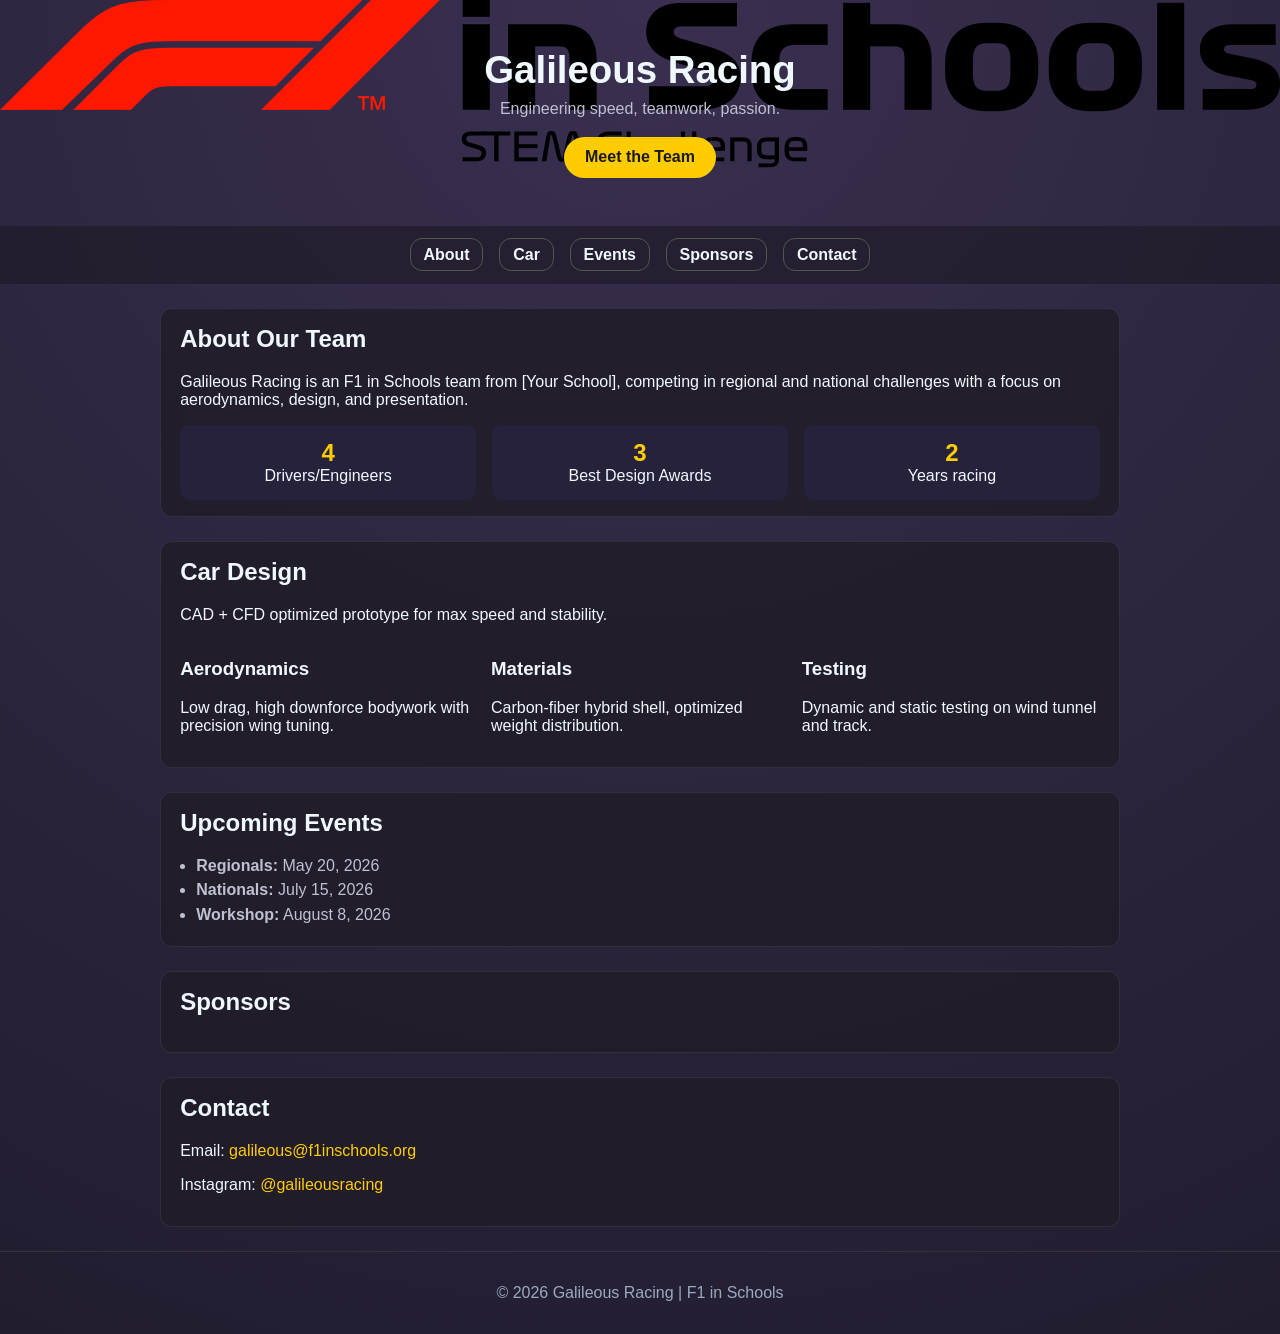
==== index.html @ 1b30e048 "Add files via upload" ====
<!DOCTYPE html>
<html lang="en">
<head>
  <meta charset="UTF-8" />
  <meta name="viewport" content="width=device-width, initial-scale=1.0"/>
  <title>F1 in Schools Team | Galileous Racing</title>
  <link rel="stylesheet" href="style.css" />
</head>
<body>
  <header class="hero">
    <div class="hero-inner">
      <h1>Galileous Racing</h1>
      <p>Engineering speed, teamwork, passion.</p>
      <a class="btn" href="#about">Meet the Team</a>
    </div>
  </header>

  <nav class="main-nav">
    <a href="#about">About</a>
    <a href="#car">Car</a>
    <a href="#events">Events</a>
    <a href="#sponsors">Sponsors</a>
    <a href="#contact">Contact</a>
  </nav>

  <main>
    <section id="about" class="section">
      <h2>About Our Team</h2>
      <p>Galileous Racing is an F1 in Schools team from [Your School], competing in regional and national challenges with a focus on aerodynamics, design, and presentation.</p>
      <ul class="stats">
        <li><strong>4</strong> Drivers/Engineers</li>
        <li><strong>3</strong> Best Design Awards</li>
        <li><strong>2</strong> Years racing</li>
      </ul>
    </section>

    <section id="car" class="section">
      <h2>Car Design</h2>
      <p>CAD + CFD optimized prototype for max speed and stability.</p>
      <div class="card-grid">
        <article class="card">
          <h3>Aerodynamics</h3>
          <p>Low drag, high downforce bodywork with precision wing tuning.</p>
        </article>
        <article class="card">
          <h3>Materials</h3>
          <p>Carbon-fiber hybrid shell, optimized weight distribution.</p>
        </article>
        <article class="card">
          <h3>Testing</h3>
          <p>Dynamic and static testing on wind tunnel and track.</p>
        </article>
      </div>
    </section>

    <section id="events" class="section">
      <h2>Upcoming Events</h2>
      <ul class="events">
        <li><strong>Regionals:</strong> May 20, 2026</li>
        <li><strong>Nationals:</strong> July 15, 2026</li>
        <li><strong>Workshop:</strong> August 8, 2026</li>
      </ul>
    </section>

    <section id="sponsors" class="section">
      <h2>Sponsors</h2>
      <div class="sponsor-grid">
        <!-- <span>🏎️ Team Academy</span>
        <span>⚙️ Tech Innovation</span>
        <span>🌐 Local Partner</span> -->
      </div>
    </section>

    <section id="contact" class="section">
      <h2>Contact</h2>
      <p>Email: <a href="mailto:galileous@f1inschools.org">galileous@f1inschools.org</a></p>
      <p>Instagram: <a href="https://instagram.com/galileousracing" target="_blank">@galileousracing</a></p>
    </section>
  </main>

  <footer>
    <p>© 2026 Galileous Racing | F1 in Schools</p>
  </footer>
</body>
</html>
---- style.css ----
:root {
  --bg: #2d2738;
  --paper: #312f40;
  --accent: #ffcc00;
  --text: #f0f8ff;
  --muted: #bfc1d3;
}

* {
  box-sizing: border-box;
}
body {
  margin: 0;
  font-family: "Segoe UI", Roboto, Arial, sans-serif;
  background: radial-gradient(circle at top, #3a2f50 0%, #211d2f 100%);
  color: var(--text);
}

a { color: var(--accent); text-decoration: none; }
a:hover { text-decoration: underline; }

.hero {
  background: linear-gradient(135deg, #0d0f1a 0%, #2b1f44 70%);
  background-image: url("./assets/banner.png");
  background-repeat: no-repeat;
  background-size: contain;
  /* background-size: cover; */
  padding: 3rem 1rem;
  text-align: center;
}
.hero-inner h1 { margin: 0 0 .5rem; font-size: 2.4rem; }
.hero-inner p { margin: 0 1rem 1.2rem; color: var(--muted); }

.btn {
  display: inline-block;
  background: var(--accent);
  color: #1b1a1a;
  padding: .7rem 1.3rem;
  border-radius: 22px;
  font-weight: 700;
}
.btn:hover { opacity: .88; }

.main-nav {
  display: flex;
  justify-content: center;
  gap: 1rem;
  padding: .8rem;
  background: rgba(30, 25, 38, .65);
}
.main-nav a {
  color: var(--text);
  border: 1px solid #555;
  border-radius: 12px;
  padding: .4rem .8rem;
  font-weight: 600;
}
.main-nav a:hover { background: rgba(255,204,0,.12); }

.section {
  max-width: 960px;
  margin: 1.5rem auto;
  padding: 1rem 1.2rem;
  background: rgba(32, 28, 38, .8);
  border: 1px solid rgba(255,255,255,.08);
  border-radius: 12px;
}

.section h2 { margin-top: 0; }

.stats {
  list-style: none;
  margin: 1rem 0 0; padding: 0;
  display: flex; gap: 1rem;
}
.stats li {
  background: #27223b;
  padding: .9rem 1rem;
  border-radius: 10px;
  flex: 1;
  text-align: center;
}
.stats strong { display: block; font-size: 1.5rem; color: var(--accent); }

.card-grid, .sponsor-grid {
  display: grid;
  gap: .8rem;
}
.card-grid { grid-template-columns: repeat(auto-fit, minmax(190px, 1fr)); }
.sponsor-grid { grid-template-columns: repeat(auto-fit, minmax(120px, 1fr)); }

.events { margin: .8rem 0 0; padding-left: 1rem; color: var(--muted); }
.events li { margin-bottom: .4rem; }

footer {
  padding: 1rem;
  text-align: center;
  color: #9baac0;
  border-top: 1px solid rgba(255,255,255,.08);
}
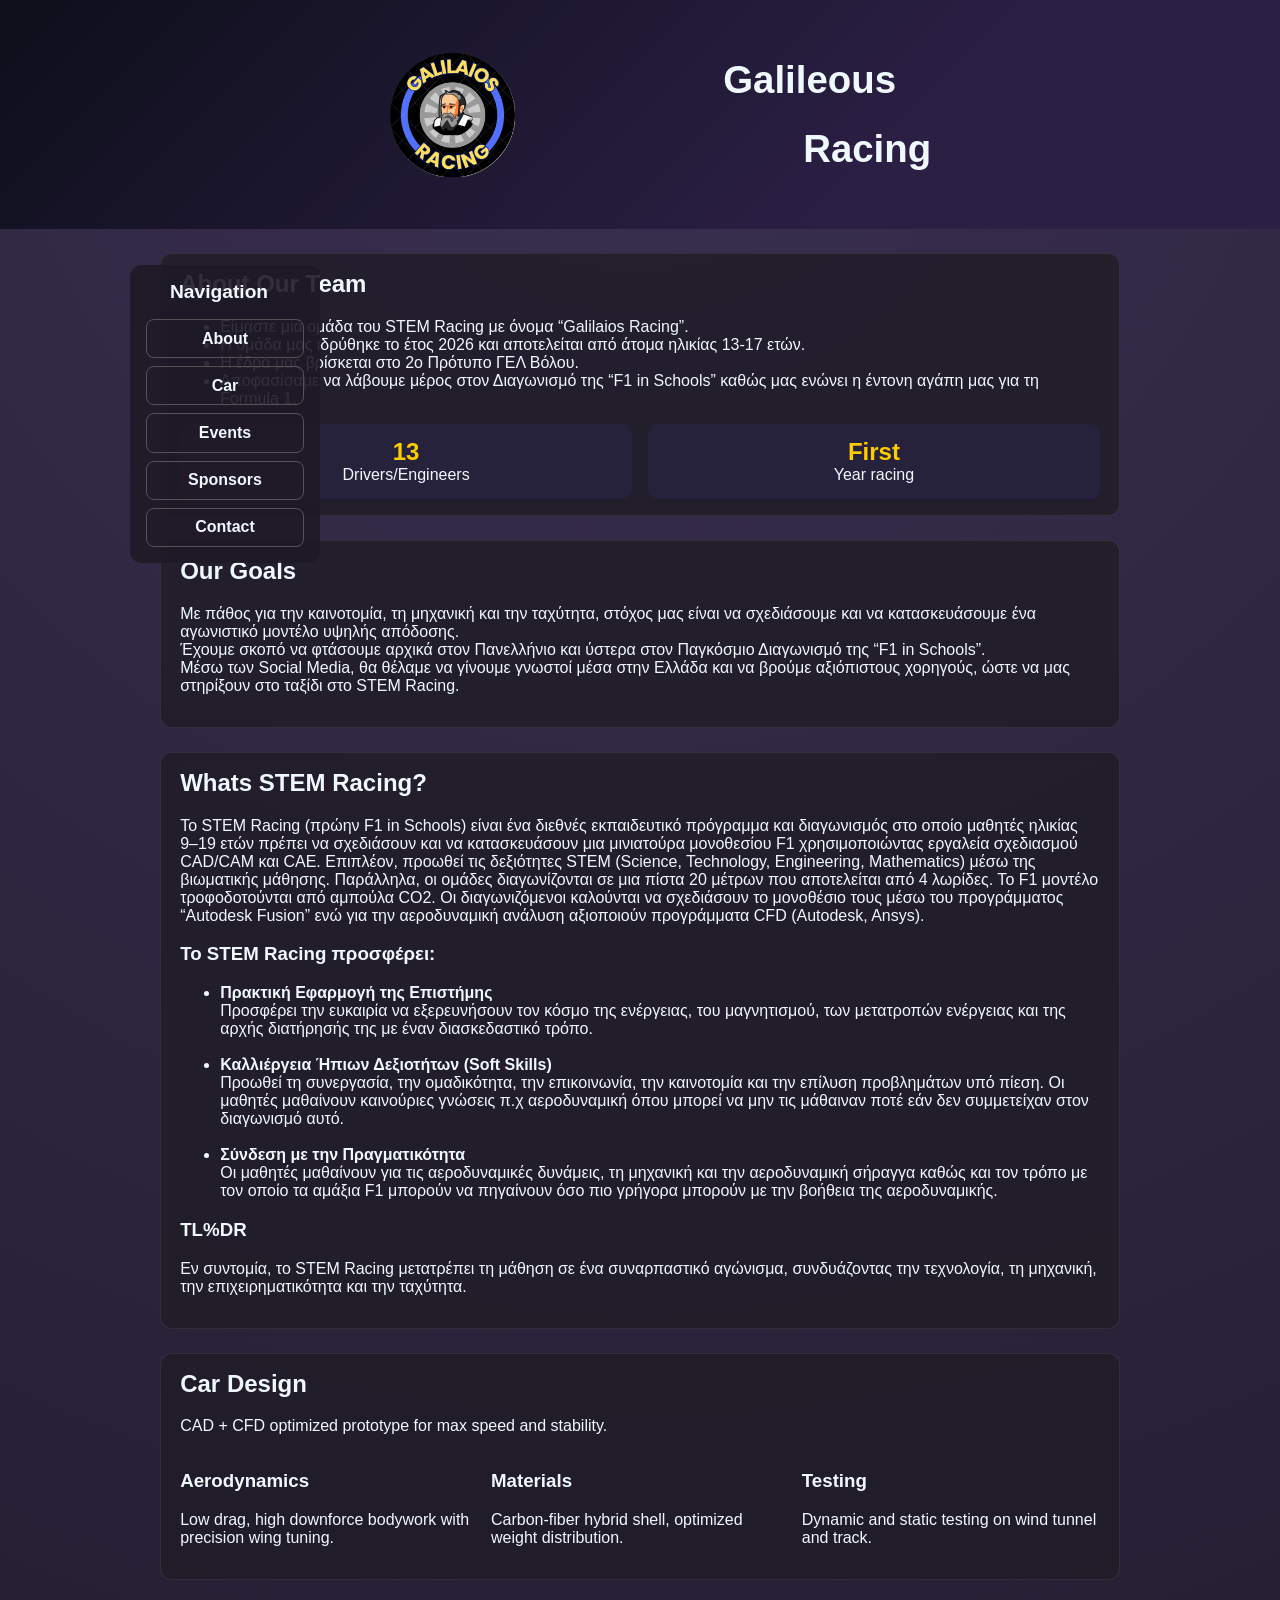
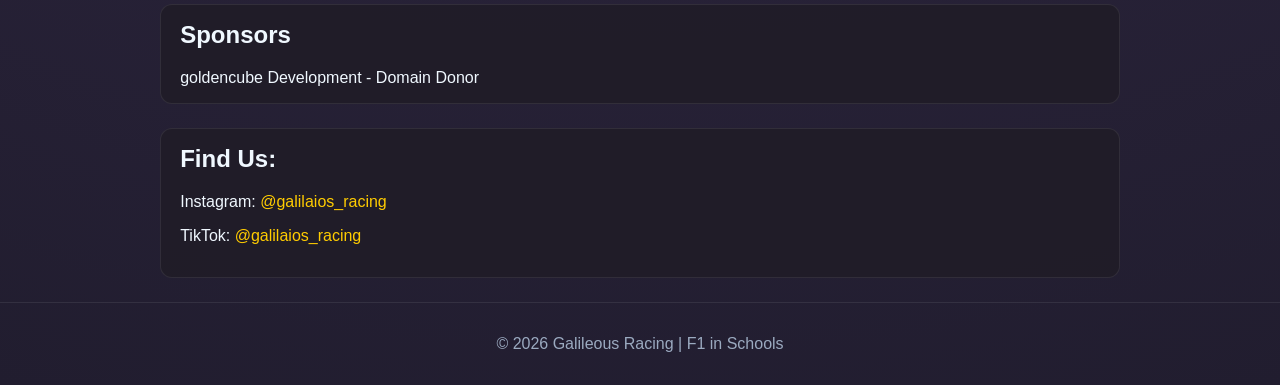
==== commit dd9ef735: "Revise index.html with updated team details and sections Updated the content and structure of the in" ====
--- a/index.html
+++ b/index.html
@@ -9,13 +9,15 @@
 <body>
   <header class="hero">
     <div class="hero-inner">
-      <h1>Galileous Racing</h1>
-      <p>Engineering speed, teamwork, passion.</p>
-      <a class="btn" href="#about">Meet the Team</a>
+      <img src="./assets/Logo.png" width="10%" height="10%" id="headerIcon">
+      <div>
+        <h1 id="tetxts">Galileous</h1> <h1 id="racingText">Racing</h1>
+      </div>
     </div>
   </header>
 
   <nav class="main-nav">
+    <h2>Navigation</h2>
     <a href="#about">About</a>
     <a href="#car">Car</a>
     <a href="#events">Events</a>
@@ -26,12 +28,42 @@
   <main>
     <section id="about" class="section">
       <h2>About Our Team</h2>
-      <p>Galileous Racing is an F1 in Schools team from [Your School], competing in regional and national challenges with a focus on aerodynamics, design, and presentation.</p>
+
+      <ul>
+        <li>Είμαστε μια ομάδα του STEM Racing με όνομα “Galilaios Racing”. </li>
+        <li>Η ομάδα μας ιδρύθηκε το έτος 2026 και αποτελείται από άτομα ηλικίας 13-17 ετών. </li>
+        <li>H έδρα μας βρίσκεται στο 2ο Πρότυπο ΓΕΛ Βόλου. </li>
+        <li>Αποφασίσαμε να λάβουμε μέρος στον Διαγωνισμό της “F1 in Schools” καθώς μας ενώνει η έντονη αγάπη μας για τη Formula 1. </li>
+      </ul>
       <ul class="stats">
-        <li><strong>4</strong> Drivers/Engineers</li>
-        <li><strong>3</strong> Best Design Awards</li>
-        <li><strong>2</strong> Years racing</li>
+        <li><strong>13</strong> Drivers/Engineers</li>
+        <li><strong>First</strong> Year racing</li>
       </ul>
+    </section>
+
+    <section id="goals" class="section">
+      <h2>Our Goals</h2>
+      <p>Με πάθος για την καινοτομία, τη μηχανική και την ταχύτητα, στόχος μας είναι να σχεδιάσουμε και να κατασκευάσουμε ένα αγωνιστικό μοντέλο υψηλής απόδοσης. <br> Έχουμε σκοπό να φτάσουμε αρχικά στον Πανελλήνιο και ύστερα στον Παγκόσμιο Διαγωνισμό της “F1 in Schools”. <br> Μέσω των Social Media, θα θέλαμε να γίνουμε γνωστοί μέσα στην Ελλάδα και να βρούμε αξιόπιστους χορηγούς, ώστε να μας στηρίξουν στο ταξίδι στο STEM Racing.</p>
+    </section>
+
+    <section id="stem" class="section">
+      <h2>Whats STEM Racing?</h2>
+      <P>
+        Το STEM Racing (πρώην F1 in Schools) είναι ένα διεθνές εκπαιδευτικό πρόγραμμα και διαγωνισμός στο οποίο μαθητές ηλικίας 9–19 ετών πρέπει να σχεδιάσουν και να κατασκευάσουν μια μινιατούρα μονοθεσίου F1 χρησιμοποιώντας εργαλεία σχεδιασμού CAD/CAM και CAE. Επιπλέον, προωθεί τις δεξιότητες STEM (Science, Technology, Engineering, Mathematics) μέσω της βιωματικής μάθησης. Παράλληλα, οι ομάδες διαγωνίζονται σε μια πίστα 20 μέτρων που αποτελείται από 4 λωρίδες. Το F1 μοντέλο τροφοδοτούνται από αμπούλα CO2. Οι διαγωνιζόμενοι καλούνται να σχεδιάσουν το μονοθέσιο τους μέσω του προγράμματος  “Autodesk Fusion” ενώ για την αεροδυναμική ανάλυση αξιοποιούν προγράμματα CFD (Autodesk, Ansys).
+      </P>
+      
+      <h3>Το STEM Racing προσφέρει:</h3>
+      <ul>
+        <li><strong>Πρακτική Εφαρμογή της Επιστήμης</strong> <br> Προσφέρει την ευκαιρία να εξερευνήσουν τον κόσμο της ενέργειας, του μαγνητισμού, των μετατροπών ενέργειας και της αρχής διατήρησής της με έναν διασκεδαστικό τρόπο.</li> <br>
+        <li><strong>Καλλιέργεια Ήπιων Δεξιοτήτων (Soft Skills)</strong> <br>  Προωθεί τη συνεργασία, την ομαδικότητα, την επικοινωνία, την καινοτομία και την επίλυση προβλημάτων υπό πίεση. Οι μαθητές μαθαίνουν καινούριες γνώσεις π.χ αεροδυναμική όπου μπορεί να μην τις μάθαιναν ποτέ εάν δεν συμμετείχαν στον διαγωνισμό αυτό.</li> <br>
+        <li><strong>Σύνδεση με την Πραγματικότητα</strong> <br>  Οι μαθητές μαθαίνουν για τις αεροδυναμικές δυνάμεις, τη μηχανική και την αεροδυναμική σήραγγα καθώς και τον τρόπο με τον οποίο τα αμάξια F1 μπορούν να πηγαίνουν όσο πιο γρήγορα μπορούν με την βοήθεια της αεροδυναμικής.</li>
+      </ul>
+      
+      <h3>TL%DR</h3>
+
+      <p>
+       Εν συντομία, το STEM Racing μετατρέπει τη μάθηση σε ένα συναρπαστικό αγώνισμα, συνδυάζοντας την τεχνολογία, τη μηχανική, την επιχειρηματικότητα και την ταχύτητα.
+      </p>
     </section>
 
     <section id="car" class="section">
@@ -53,28 +85,29 @@
       </div>
     </section>
 
-    <section id="events" class="section">
+    <!-- <section id="events" class="section">
       <h2>Upcoming Events</h2>
       <ul class="events">
         <li><strong>Regionals:</strong> May 20, 2026</li>
         <li><strong>Nationals:</strong> July 15, 2026</li>
         <li><strong>Workshop:</strong> August 8, 2026</li>
       </ul>
-    </section>
+    </section> -->
 
     <section id="sponsors" class="section">
       <h2>Sponsors</h2>
       <div class="sponsor-grid">
+        <span>goldencube Development - Domain Donor</span>
         <!-- <span>🏎️ Team Academy</span>
         <span>⚙️ Tech Innovation</span>
         <span>🌐 Local Partner</span> -->
       </div>
     </section>
 
-    <section id="contact" class="section">
-      <h2>Contact</h2>
-      <p>Email: <a href="mailto:galileous@f1inschools.org">galileous@f1inschools.org</a></p>
-      <p>Instagram: <a href="https://instagram.com/galileousracing" target="_blank">@galileousracing</a></p>
+    <section id="social" class="section">
+      <h2>Find Us:</h2>
+      <p>Instagram: <a href="https://www.instagram.com/galilaios_racing/" target="_blank">@galilaios_racing</a></p>
+      <p>TikTok: <a href="https://tiktok.com/@galilaios_racing" target="_blank">@galilaios_racing</a></p>
     </section>
   </main>
 
@@ -82,4 +115,4 @@
     <p>© 2026 Galileous Racing | F1 in Schools</p>
   </footer>
 </body>
-</html>+</html>
--- a/style.css
+++ b/style.css
@@ -21,14 +21,19 @@
 
 .hero {
   background: linear-gradient(135deg, #0d0f1a 0%, #2b1f44 70%);
-  background-image: url("./assets/banner.png");
   background-repeat: no-repeat;
   background-size: contain;
   /* background-size: cover; */
-  padding: 3rem 1rem;
-  text-align: center;
+  padding: 2rem 1rem;
 }
-.hero-inner h1 { margin: 0 0 .5rem; font-size: 2.4rem; }
+
+.hero-inner {
+  display: flex;
+  align-items: center;
+  gap: 13rem; /* Adds space between texts and image */
+}
+
+.hero-inner h1 { font-size: 2.4rem; }
 .hero-inner p { margin: 0 1rem 1.2rem; color: var(--muted); }
 
 .btn {
@@ -42,20 +47,36 @@
 .btn:hover { opacity: .88; }
 
 .main-nav {
+  position: absolute;
+  left: 130px;
+  top: 46%;
+  transform: translateY(-50%);
   display: flex;
-  justify-content: center;
-  gap: 1rem;
-  padding: .8rem;
-  background: rgba(30, 25, 38, .65);
+  flex-direction: column;
+  gap: 0.5rem;
+  padding: 1rem;
+  background: rgba(30, 25, 38, 0.9);
+  border-radius: 12px;
+  width: 190px;
+  z-index: 100;
+  width: 190px;
+  z-index: 100;
 }
 .main-nav a {
   color: var(--text);
   border: 1px solid #555;
-  border-radius: 12px;
-  padding: .4rem .8rem;
+  border-radius: 8px;
+  padding: 0.6rem 1rem;
   font-weight: 600;
+  text-align: center;
+  display: block;
 }
 .main-nav a:hover { background: rgba(255,204,0,.12); }
+
+.main-nav h2 {
+  margin: 0 1.5rem 0.5rem;
+  font-size: 1.2rem;
+}
 
 .section {
   max-width: 960px;
@@ -97,4 +118,15 @@
   text-align: center;
   color: #9baac0;
   border-top: 1px solid rgba(255,255,255,.08);
-}+}
+
+#headerIcon {
+  display: flex;
+  margin-left: 30%;
+}
+
+
+#racingText {
+  display: flex;
+  margin-left: 5rem;
+}
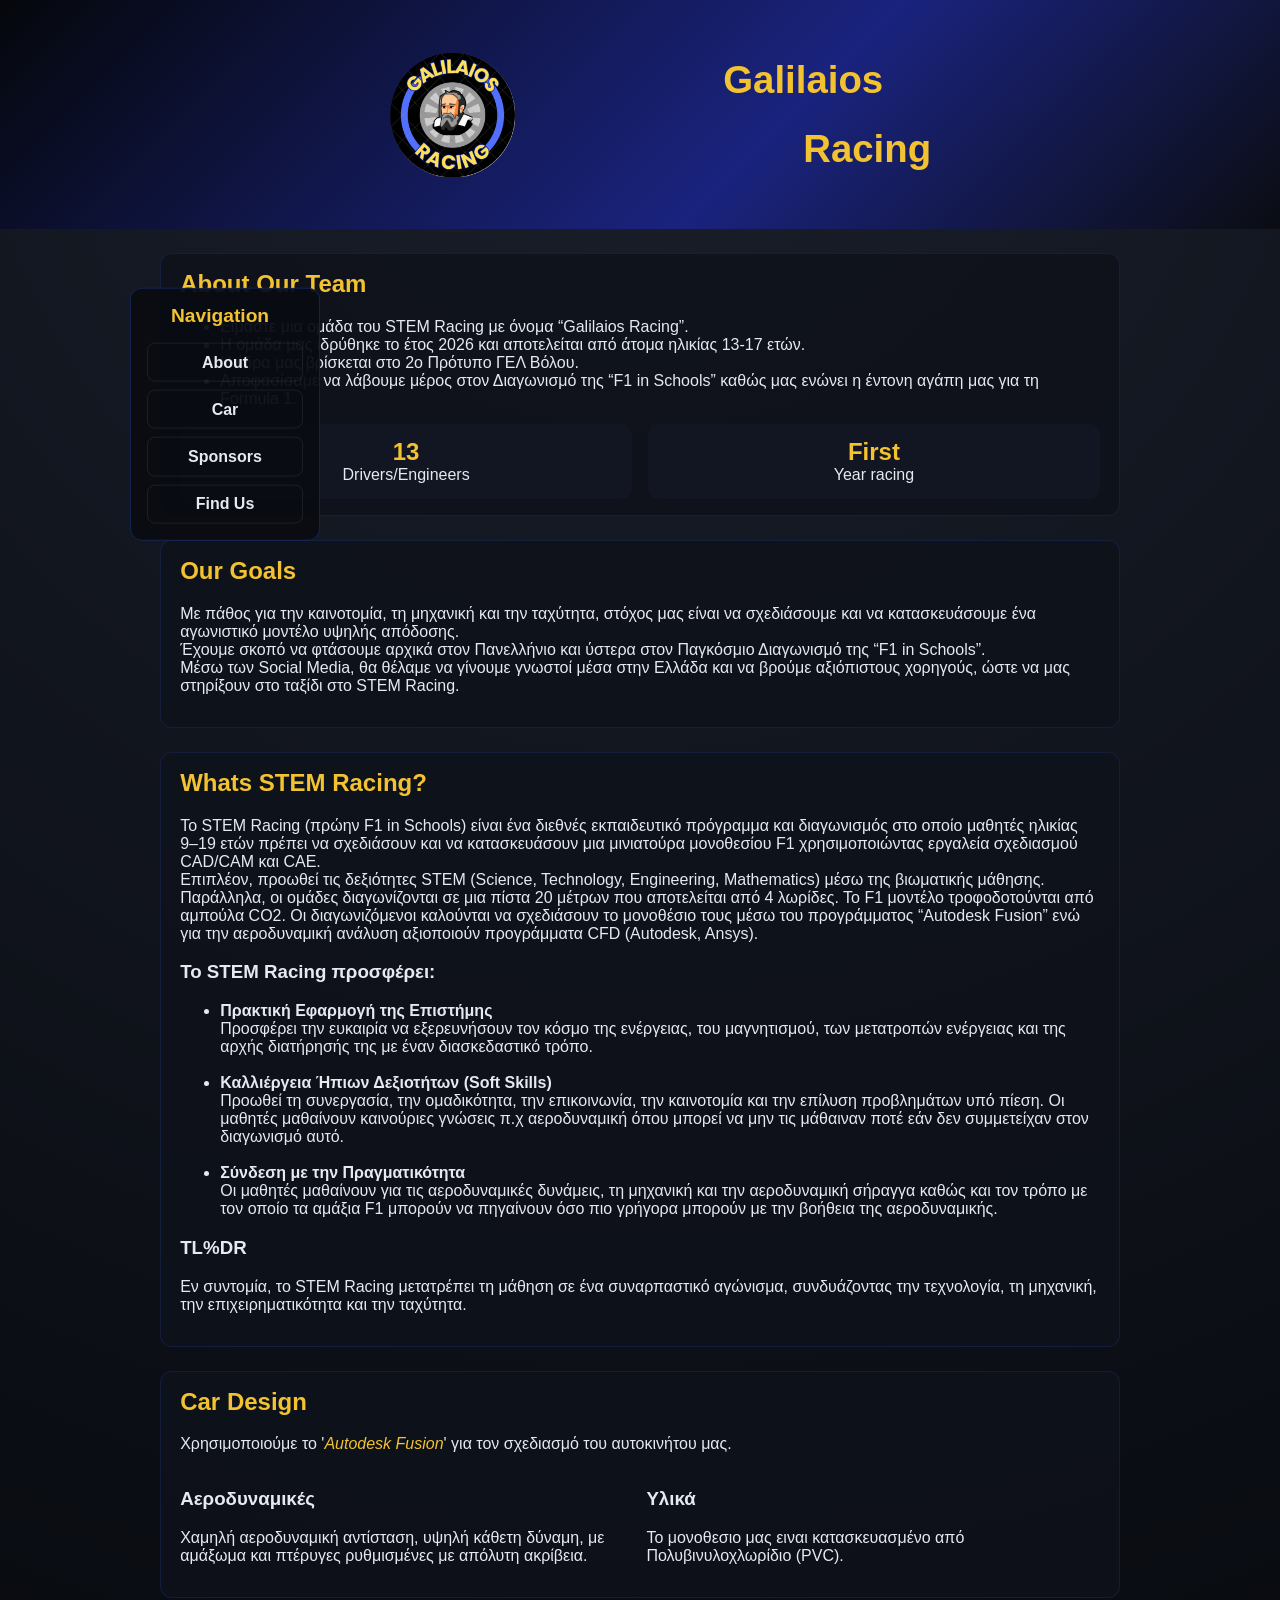
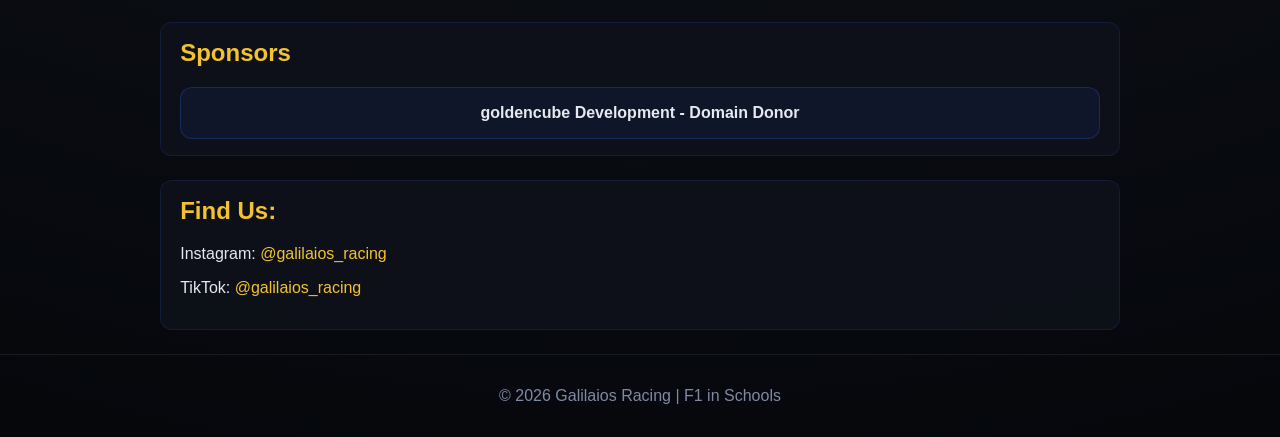
==== commit 13457e62: "Add files via upload" ====
--- a/index.html
+++ b/index.html
@@ -3,15 +3,16 @@
 <head>
   <meta charset="UTF-8" />
   <meta name="viewport" content="width=device-width, initial-scale=1.0"/>
-  <title>F1 in Schools Team | Galileous Racing</title>
+  <title>Galilaios Racing | F1 in Schools Team</title>
   <link rel="stylesheet" href="style.css" />
+  <link rel="icon" type="image/png" href="/images/favicon.png" />
 </head>
 <body>
   <header class="hero">
     <div class="hero-inner">
-      <img src="./assets/Logo.png" width="10%" height="10%" id="headerIcon">
+      <img src="./assets/logo.png" width="10%" height="10%" id="headerIcon">
       <div>
-        <h1 id="tetxts">Galileous</h1> <h1 id="racingText">Racing</h1>
+        <h1 id="tetxts">Galilaios</h1> <h1 id="racingText">Racing</h1>
       </div>
     </div>
   </header>
@@ -20,9 +21,8 @@
     <h2>Navigation</h2>
     <a href="#about">About</a>
     <a href="#car">Car</a>
-    <a href="#events">Events</a>
     <a href="#sponsors">Sponsors</a>
-    <a href="#contact">Contact</a>
+    <a href="#social">Find Us</a>
   </nav>
 
   <main>
@@ -49,7 +49,7 @@
     <section id="stem" class="section">
       <h2>Whats STEM Racing?</h2>
       <P>
-        Το STEM Racing (πρώην F1 in Schools) είναι ένα διεθνές εκπαιδευτικό πρόγραμμα και διαγωνισμός στο οποίο μαθητές ηλικίας 9–19 ετών πρέπει να σχεδιάσουν και να κατασκευάσουν μια μινιατούρα μονοθεσίου F1 χρησιμοποιώντας εργαλεία σχεδιασμού CAD/CAM και CAE. Επιπλέον, προωθεί τις δεξιότητες STEM (Science, Technology, Engineering, Mathematics) μέσω της βιωματικής μάθησης. Παράλληλα, οι ομάδες διαγωνίζονται σε μια πίστα 20 μέτρων που αποτελείται από 4 λωρίδες. Το F1 μοντέλο τροφοδοτούνται από αμπούλα CO2. Οι διαγωνιζόμενοι καλούνται να σχεδιάσουν το μονοθέσιο τους μέσω του προγράμματος  “Autodesk Fusion” ενώ για την αεροδυναμική ανάλυση αξιοποιούν προγράμματα CFD (Autodesk, Ansys).
+        Το STEM Racing (πρώην F1 in Schools) είναι ένα διεθνές εκπαιδευτικό πρόγραμμα και διαγωνισμός στο οποίο μαθητές ηλικίας 9–19 ετών πρέπει να σχεδιάσουν και να κατασκευάσουν μια μινιατούρα μονοθεσίου F1 χρησιμοποιώντας εργαλεία σχεδιασμού CAD/CAM και CAE. <br> Επιπλέον, προωθεί τις δεξιότητες STEM (Science, Technology, Engineering, Mathematics) μέσω της βιωματικής μάθησης. Παράλληλα, οι ομάδες διαγωνίζονται σε μια πίστα 20 μέτρων που αποτελείται από 4 λωρίδες. Το F1 μοντέλο τροφοδοτούνται από αμπούλα CO2. Οι διαγωνιζόμενοι καλούνται να σχεδιάσουν το μονοθέσιο τους μέσω του προγράμματος  “Autodesk Fusion” ενώ για την αεροδυναμική ανάλυση αξιοποιούν προγράμματα CFD (Autodesk, Ansys).
       </P>
       
       <h3>Το STEM Racing προσφέρει:</h3>
@@ -68,20 +68,20 @@
 
     <section id="car" class="section">
       <h2>Car Design</h2>
-      <p>CAD + CFD optimized prototype for max speed and stability.</p>
+      <p>Χρησιμοποιούμε το '<i><a href="https://www.autodesk.com/products/fusion-360/overview" target="_blank">Autodesk Fusion</a></i>' για τον σχεδιασμό του αυτοκινήτου μας.</p>
       <div class="card-grid">
         <article class="card">
-          <h3>Aerodynamics</h3>
-          <p>Low drag, high downforce bodywork with precision wing tuning.</p>
+          <h3>Aεροδυναμικές</h3>
+          <p>Χαμηλή αεροδυναμική αντίσταση, υψηλή κάθετη δύναμη, με αμάξωμα και πτέρυγες ρυθμισμένες με απόλυτη ακρίβεια.</p>
         </article>
         <article class="card">
-          <h3>Materials</h3>
-          <p>Carbon-fiber hybrid shell, optimized weight distribution.</p>
+          <h3>Υλικά</h3>
+          <p>Το μονοθεσιο μας ειναι κατασκευασμένο από Πολυβινυλοχλωρίδιο (PVC).</p>
         </article>
-        <article class="card">
+        <!-- <article class="card">
           <h3>Testing</h3>
-          <p>Dynamic and static testing on wind tunnel and track.</p>
-        </article>
+          <p>Dynamic and static testing on wind tunnel and track.</p> 
+        </article> -->
       </div>
     </section>
 
@@ -112,7 +112,7 @@
   </main>
 
   <footer>
-    <p>© 2026 Galileous Racing | F1 in Schools</p>
+    <p>© 2026 Galilaios Racing | F1 in Schools</p>
   </footer>
 </body>
-</html>
+</html>
--- a/style.css
+++ b/style.css
@@ -1,50 +1,68 @@
 :root {
-  --bg: #2d2738;
-  --paper: #312f40;
-  --accent: #ffcc00;
-  --text: #f0f8ff;
-  --muted: #bfc1d3;
+  --bg: #0b0d12;
+  --paper: #171a22;
+  --accent: #f2c230;
+  --accent-strong: #ffd54d;
+  --blue: #3a66ff;
+  --blue-dark: #1f3bb3;
+  --text: #e6e9ef;
+  --muted: #9aa3b2;
 }
 
 * {
   box-sizing: border-box;
 }
+
 body {
   margin: 0;
   font-family: "Segoe UI", Roboto, Arial, sans-serif;
-  background: radial-gradient(circle at top, #3a2f50 0%, #211d2f 100%);
+  background: radial-gradient(circle at top, #1a1f2b 0%, #05070b 100%);
   color: var(--text);
 }
 
-a { color: var(--accent); text-decoration: none; }
-a:hover { text-decoration: underline; }
+a {
+  color: var(--accent);
+  text-decoration: none;
+}
+a:hover {
+  color: var(--accent-strong);
+  text-decoration: underline;
+}
 
 .hero {
-  background: linear-gradient(135deg, #0d0f1a 0%, #2b1f44 70%);
+  background: linear-gradient(135deg, #05070b 0%, #1a237e 60%, #0b0d12 100%);
   background-repeat: no-repeat;
   background-size: contain;
-  /* background-size: cover; */
   padding: 2rem 1rem;
 }
 
 .hero-inner {
   display: flex;
   align-items: center;
-  gap: 13rem; /* Adds space between texts and image */
+  gap: 13rem;
 }
 
-.hero-inner h1 { font-size: 2.4rem; }
-.hero-inner p { margin: 0 1rem 1.2rem; color: var(--muted); }
+.hero-inner h1 {
+  font-size: 2.4rem;
+  color: var(--accent);
+}
+
+.hero-inner p {
+  margin: 0 1rem 1.2rem;
+  color: var(--muted);
+}
 
 .btn {
   display: inline-block;
-  background: var(--accent);
-  color: #1b1a1a;
-  padding: .7rem 1.3rem;
+  background: linear-gradient(135deg, var(--accent), var(--accent-strong));
+  color: #1a1a1a;
+  padding: 0.7rem 1.3rem;
   border-radius: 22px;
   font-weight: 700;
 }
-.btn:hover { opacity: .88; }
+.btn:hover {
+  opacity: 0.95;
+}
 
 .main-nav {
   position: absolute;
@@ -55,69 +73,114 @@
   flex-direction: column;
   gap: 0.5rem;
   padding: 1rem;
-  background: rgba(30, 25, 38, 0.9);
+  background: rgba(10, 12, 18, 0.95);
   border-radius: 12px;
   width: 190px;
   z-index: 100;
-  width: 190px;
-  z-index: 100;
+  border: 1px solid rgba(58, 102, 255, 0.25);
 }
+
 .main-nav a {
   color: var(--text);
-  border: 1px solid #555;
+  border: 1px solid rgba(255, 255, 255, 0.08);
   border-radius: 8px;
   padding: 0.6rem 1rem;
   font-weight: 600;
   text-align: center;
   display: block;
 }
-.main-nav a:hover { background: rgba(255,204,0,.12); }
+
+.main-nav a:hover {
+  background: rgba(58, 102, 255, 0.15);
+  border-color: var(--blue);
+}
 
 .main-nav h2 {
   margin: 0 1.5rem 0.5rem;
   font-size: 1.2rem;
+  color: var(--accent);
 }
 
 .section {
   max-width: 960px;
   margin: 1.5rem auto;
   padding: 1rem 1.2rem;
-  background: rgba(32, 28, 38, .8);
-  border: 1px solid rgba(255,255,255,.08);
+  background: rgba(15, 18, 26, 0.85);
+  border: 1px solid rgba(58, 102, 255, 0.15);
   border-radius: 12px;
 }
 
-.section h2 { margin-top: 0; }
+.section h2 {
+  margin-top: 0;
+  color: var(--accent);
+}
 
 .stats {
   list-style: none;
-  margin: 1rem 0 0; padding: 0;
-  display: flex; gap: 1rem;
+  margin: 1rem 0 0;
+  padding: 0;
+  display: flex;
+  gap: 1rem;
 }
+
 .stats li {
-  background: #27223b;
-  padding: .9rem 1rem;
+  background: #121622;
+  padding: 0.9rem 1rem;
   border-radius: 10px;
   flex: 1;
   text-align: center;
 }
-.stats strong { display: block; font-size: 1.5rem; color: var(--accent); }
 
-.card-grid, .sponsor-grid {
+.stats strong {
+  display: block;
+  font-size: 1.5rem;
+  color: var(--accent);
+}
+
+.card-grid,
+.sponsor-grid {
   display: grid;
-  gap: .8rem;
+  gap: 0.8rem;
 }
-.card-grid { grid-template-columns: repeat(auto-fit, minmax(190px, 1fr)); }
-.sponsor-grid { grid-template-columns: repeat(auto-fit, minmax(120px, 1fr)); }
 
-.events { margin: .8rem 0 0; padding-left: 1rem; color: var(--muted); }
-.events li { margin-bottom: .4rem; }
+.card-grid {
+  grid-template-columns: repeat(auto-fit, minmax(190px, 1fr));
+}
+
+.sponsor-grid {
+  grid-template-columns: repeat(auto-fit, minmax(200px, 1fr));
+}
+
+.sponsor-grid span {
+  background: rgba(58, 102, 255, 0.08);
+  padding: 1rem;
+  border-radius: 12px;
+  text-align: center;
+  font-weight: 600;
+  border: 1px solid rgba(58, 102, 255, 0.25);
+  transition: all 0.3s ease;
+}
+
+.sponsor-grid span:hover {
+  background: rgba(58, 102, 255, 0.18);
+  transform: translateY(-2px);
+}
+
+.events {
+  margin: 0.8rem 0 0;
+  padding-left: 1rem;
+  color: var(--muted);
+}
+
+.events li {
+  margin-bottom: 0.4rem;
+}
 
 footer {
   padding: 1rem;
   text-align: center;
-  color: #9baac0;
-  border-top: 1px solid rgba(255,255,255,.08);
+  color: #7f8aa3;
+  border-top: 1px solid rgba(255, 255, 255, 0.08);
 }
 
 #headerIcon {
@@ -125,8 +188,7 @@
   margin-left: 30%;
 }
 
-
 #racingText {
   display: flex;
   margin-left: 5rem;
-}
+}
